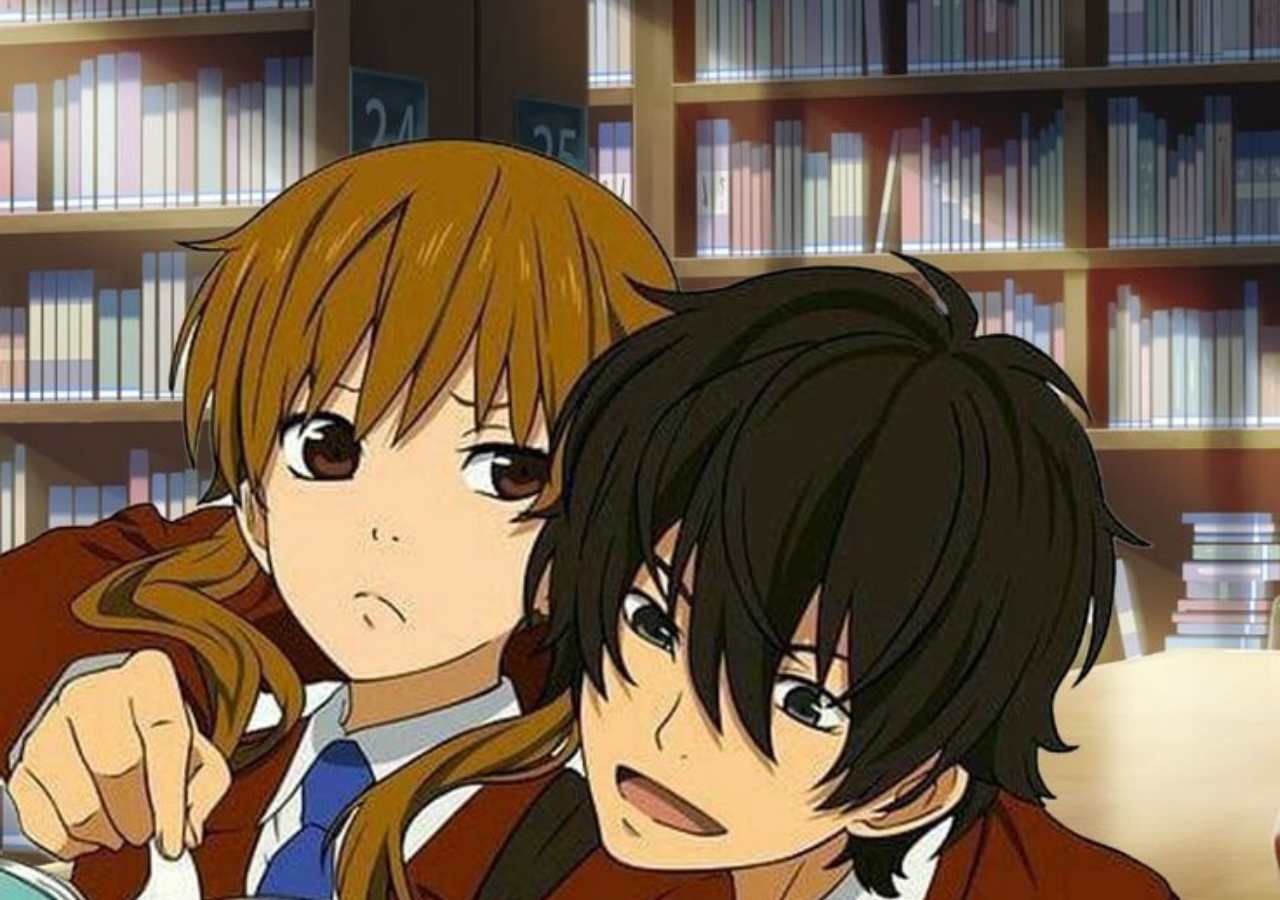
==== index.html @ 5fc2ddc3 "Update index.html" ====
<!DOCTYPE html>
<html lang="en">
<head>
    <meta charset="UTF-8">
    <meta name="viewport" content="width=device-width, initial-scale=1.0">
    <title>OTAKU IS UNBREAKABLE | BYPASS</title>
    <link rel="stylesheet" href="style.css">
</head>
<body>
        <div class="menu-container">
            <button id="menuButton" class="menu-button">...</button>
            <div id="menuBar" class="menu-bar hide">
                <a href="https://otaku-is-unbreakable-api.vercel.app/supported" target="_blank" class="menu-item">API SUPPORTING</a>
                <a href="https://otaku-is-unbreakable-api.vercel.app/bypass?url=" target="_blank" class="menu-item">API</a>
                 <a href="bio/toshun.html" target="_blank" class="menu-item">BIO</a>
            </div>
        </div>
    </nav>
    <div id="content">
        <h1>BYPASS</h1>
        <input type="text" id="inputBox" placeholder="ENTER URL TO BYPASS">
        <button onclick="fetchData()">BYPASS</button>
        <button id="supportingButton" onclick="toggleSupportInfo()">SUPPORTING BYPASS LINKS</button>
        <div id="supportingInfo" class="info-panel hide">
            <h2>EXECUTORS:</h2>
            <ul>
                <li>FLUXUS</li>
                <li>DELTA</li>
        
            </ul>
            <h2>AD LINKS:</h2>
            <ul>
                <li>LINKVERTISE</li>
                <li>WORK.INK</li>
                <li>BOOST.ME</li>
                <li>BOOST.INK</li>
                <li>PASTER.SO</li>
                <li>LOOTLABS</li>
                <li>ADMAVEN</li>
                <li>SOCIAL-UNLOCK</li>
                <li>SOCIALWOLVEZ</li>
                <li>SUB2UNLOCK</li>
                <li>SUB2GET</li>
                <li>REKONISE</li>
            </ul>
            <h2>EXTRACT TEXT:</h2>
            <ul>
                <li>PASTEDROP</li>
                <li>PASTEBIN</li>
            </ul>
        </div>
        <div id="result">RESULT: </div>
        <button id="copyButton" onclick="copyToClipboard()">COPY TO CLIPBOARD</button>
        <button id="bypassAgainButton" onclick="bypassAgain()" style="display: none;">BYPASS AGAIN</button>
        <div class="spacer"></div>
        <a href="https://discord.com/invite/943rVuWTr7" target="_blank" class="discord-button">
            <img src="Nakano Miku.jpeg" alt="Discord Invite Icon">
            JOIN OUR DISCORD
        </a>
        <div id="notification" class="notification">
            <img src="Nakano Miku.jpeg" alt="Notification Icon">
            <span></span>
            <button class="close-btn">&times;</button>
        </div>
        <span class="made-by">MADE BY thanhtai040312@gmail.com</span>
    </div>
    

    <script src="script.js"></script>
</body>
</html>
---- style.css ----
@import url('https://fonts.googleapis.com/css2?family=Roboto:wght@400;700&display=swap');
@import url('https://fonts.googleapis.com/css2?family=Zen+Kaku+Gothic+Antique:wght@400;700&display=swap');


body {
    font-family: 'Roboto', sans-serif;
    margin: 0;
    padding: 0;
    background: url('Yoshida Haru.jpeg') no-repeat center center fixed;
    background-size: cover;
    color: #f5f5f5;
    text-align: center;
    overflow-y: scroll;
    
}


/* Fade-in animation */
@keyframes fadeIn {
    from {
        opacity: 0;
        transform: translateY(-20px); /* Optional: Adds a slight upward movement */
    }
    to {
        opacity: 1;
        transform: translateY(0);
    }
}


#content, .menu-container, .discord-button {
    opacity: 0;
    animation: fadeIn 1s ease-out forwards; 
}


#content {
    animation-delay: 0.5s; 
}

.menu-container {
    animation-delay: 0.7s;
}

.discord-button {
    animation-delay: 0.9s;
}


h1 {
    font-family: 'Zen Kaku Gothic Antique', sans-serif;
    background-color: rgba(0, 0, 0, 0.7);
    color: #fff;
    padding: 20px;
    margin: 0;
    top: 20px;
    font-size: 2.5em;
    text-shadow: 2px 2px 6px rgba(0, 0, 0, 0.7);
    border-bottom: 3px solid #e0e0e0;
    letter-spacing: 1px;
    line-height: 1.4;
}



input[type="text"] {
    padding: 15px;
    border: 2px solid rgba(255, 255, 255, 0.5);
    border-radius: 8px;
    font-size: 1em;
    width: 80%;
    max-width: 500px;
    background: rgba(0, 0, 0, 0.3);
    color: #fff;
    box-shadow: inset 0 2px 4px rgba(0, 0, 0, 0.5);
    margin: 10px 0;
    caret-color: #ffcc00;
}


button {
    padding: 15px 25px;
    margin: 10px;
    border: none;
    border-radius: 8px;
    background-color: rgba(255, 255, 255, 0.3);
    color: #fff;
    font-size: 1em;
    cursor: pointer;
    transition: background-color 0.3s ease, transform 0.2s ease;
    box-shadow: 0 4px 8px rgba(0, 0, 0, 0.3);
    font-family: 'Roboto', sans-serif;
}

button:hover {
    background-color: rgba(255, 255, 255, 0.5);
    transform: scale(1.05);
}

button:active {
    background-color: rgba(255, 255, 255, 0.7);
    transform: scale(0.95);
}


#result {
    margin-top: 20px;
    font-weight: bold;
    font-size: 1.2em;
    color: #ffcc00;
    padding: 10px;
    background: rgba(0, 0, 0, 0.5);
    border: 2px solid #ffcc00;
    border-radius: 8px;
    box-shadow: 0 4px 8px rgba(0, 0, 0, 0.3);
    font-family: 'Zen Kaku Gothic Antique', sans-serif;
    letter-spacing: 0.5px;
    display: none;
}


#copyButton {
    padding: 15px 25px;
    margin: 10px;
    border: none;
    border-radius: 8px;
    background-color: #009688; 
    color: #fff;
    font-size: 1em;
    cursor: pointer;
    transition: background-color 0.3s ease, transform 0.2s ease;
    box-shadow: 0 4px 8px rgba(0, 0, 0, 0.3);
    font-family: 'Roboto', sans-serif;
    display: none; 
}

#copyButton:hover {
    background-color: #00796b; 
    transform: scale(1.05);
}

#copyButton:active {
    background-color: #004d40;
    transform: scale(0.95);
}




.discord-button {
    display: flex;
    align-items: center;
    background: #7289da;
    color: #fff;
    font-family: 'Roboto', sans-serif;
    text-transform: uppercase;
    font-weight: bold;
    padding: 15px 30px;
    border-radius: 8px;
    border: none;
    box-shadow: 0 8px 15px rgba(0, 0, 0, 0.5);
    transition: background-color 0.3s, transform 0.2s;
    width: fit-content;
    margin: 0 auto;
    bottom: 33.33%;
    font-size: 1em;
    text-decoration: none;
    position: relative;
}

.discord-button img {
    width: 50px;
    height: 50px;
    margin-right: 15px;
    border-radius: 50%;
    box-shadow: 0 4px 8px rgba(0, 0, 0, 0.5);
}

.discord-button:hover {
    background: #5b6eae;
    transform: scale(1.05);
}

.discord-button:active {
    background: #4a5d9b;
    transform: scale(0.95);
}


.notification {
    position: fixed;
    bottom: 20px;
    right: 20px;
    background: rgba(0, 0, 0, 0.9);
    color: #fff;
    padding: 15px;
    border-radius: 10px;
    box-shadow: 0 8px 16px rgba(0, 0, 0, 0.4);
    font-family: 'Roboto', sans-serif;
    font-size: 1em;
    z-index: 2;
    max-width: 300px;
    display: none;
    flex-direction: row;
    align-items: center;
    opacity: 0;
    transition: opacity 0.3s ease-in-out;
}

.notification.show {
    display: flex;
    opacity: 1;
    animation: slideIn 0.5s ease-in-out;
}

.notification.hide {
    animation: slideOut 0.5s ease-in-out;
}

@keyframes slideIn {
    from {
        transform: translateY(100%);
        opacity: 0;
    }
    to {
        transform: translateY(0);
        opacity: 1;
    }
}

@keyframes slideOut {
    from {
        transform: translateY(0);
        opacity: 1;
    }
    to {
        transform: translateY(100%);
        opacity: 0;
    }
}

.notification img {
    width: 40px;
    height: 40px;
    margin-right: 15px;
    border-radius: 50%;
}

.notification .close-btn {
    background: none;
    border: none;
    color: #fff;
    font-size: 1.5em;
    cursor: pointer;
    margin-left: auto;
}



#supportingButton {
    padding: 15px 25px;
    margin: 10px;
    border: none;
    border-radius: 8px;
    background-color: rgba(0, 150, 136, 0.8);
    color: #fff;
    font-size: 1em;
    cursor: pointer;
    transition: background-color 0.3s ease, transform 0.2s ease;
    box-shadow: 0 4px 8px rgba(0, 0, 0, 0.3);
    font-family: 'Roboto', sans-serif;
}

#supportingButton:hover {
    background-color: rgba(0, 150, 136, 1);
    transform: scale(1.05);
}

#supportingButton:active {
    background-color: rgba(0, 150, 136, 0.8);
    transform: scale(0.95);
}

.info-panel {
    padding: 20px;
    margin: 10px;
    border-radius: 8px;
    background-color: rgba(0, 0, 0, 0.7);
    color: #fff;
    box-shadow: 0 8px 15px rgba(0, 0, 0, 0.5);
    font-family: 'Roboto', sans-serif;
    max-width: 600px;
    margin: 20px auto;
    text-align: left;
}

.info-panel h2 {
    margin-top: 0;
    font-size: 1.5em;
    color: #ffcc00;
}

.info-panel ul {
    list-style-type: none;
    padding: 0;
}

.info-panel li {
    padding: 5px 0;
    border-bottom: 1px solid rgba(255, 255, 255, 0.2);
}

.hide {
    display: none;
}

.show {
    display: block;
}


button[disabled] {
    background-color: #b0bec5;
    cursor: not-allowed;
    opacity: 0.6;
}


button.active {
    background-color: #4caf50;
    color: #fff;
}

button:hover:enabled {
    background-color: #45a049;
}


#bypassAgainButton {
    padding: 15px 25px;
    margin: 10px;
    border: none;
    border-radius: 8px;
    background-color: #00BCD4;
    color: #fff; 
    font-size: 1em;
    cursor: pointer;
    transition: background-color 0.3s ease, transform 0.2s ease;
    box-shadow: 0 4px 8px rgba(0, 0, 0, 0.3);
    font-family: 'Roboto', sans-serif;
}

#bypassAgainButton:hover {
    background-color: #009688; 
    transform: scale(1.05);
}

#bypassAgainButton:active {
    background-color: #00796b;
    transform: scale(0.95);
}

.made-by {
  font-family: 'Roboto', sans-serif; 
  font-size: 12px;
  color: #f5f5f5; 
  text-align: center;
  position: fixed;
  bottom: 20px; 
  left: 50%;
  transform: translateX(-50%);
  opacity: 0.8; 
  background: linear-gradient(to right, #222, #111);
  padding: 5px 10px; 
  border-radius: 20px; 
  box-shadow: 0 2px 4px rgba(0, 0, 0, 0.3); 
}

/* 3 CHẤM */
.menu-button {
    background-color: transparent;
    color: #fff;
    border: none;
    border-radius: 50%;
    width: 40px; 
    height: 40px; 
    font-size: 1.5em;
    cursor: pointer;
    display: flex;
    justify-content: center;
    align-items: center;
    position: absolute;
    top: 10px; 
    right: 10px;
    transition: background-color 0.3s, transform 0.3s;
    outline: none; 
    box-shadow: none; 
}


.menu-button:hover {
    background-color: rgba(0, 0, 0, 0.1); 
    transform: scale(1.1);
}

.menu-button:hover:enabled {
    background-color: transparent;
    outline: none; 
}


.menu-button:active {
    background-color: black;
    outline: none; 
}

/* MENU */
.menu-bar {
    position: absolute;
    top: 60px; 
    right: 0; 
    background: rgba(0, 0, 0, 0.7); 
    color: #fff;
    border-radius: 8px;
    display: flex;
    flex-direction: column;
    padding: 10px;
    width: 180px; /* Kích thước thanh menu */
    opacity: 0;
    visibility: hidden;
    transition: opacity 0.3s ease, visibility 0.3s ease;
    box-shadow: none;
}

.menu-bar.show {
    opacity: 1;
    visibility: visible;
}

.menu-item {
    color: #fff;
    text-decoration: none;
    padding: 10px;
    border-bottom: 1px solid rgba(255, 255, 255, 0.2);
    transition: background-color 0.3s;
}


.menu-item:hover {
    background-color: rgba(255, 255, 255, 0.1);
}

.spacer {
    height: 100px;
}
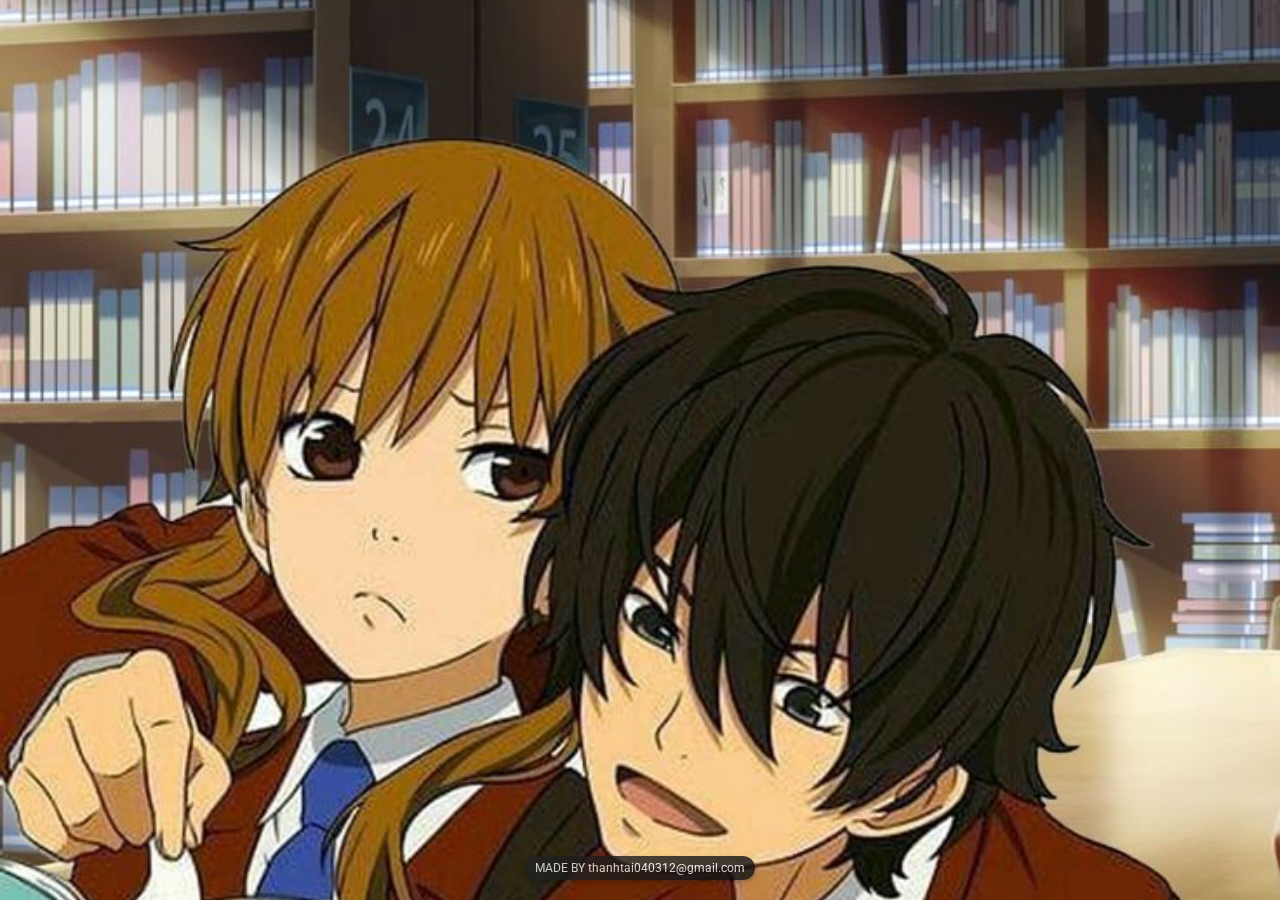
==== commit 9531cd7c: "Update index.html" ====
--- a/index.html
+++ b/index.html
@@ -62,6 +62,8 @@
             <span></span>
             <button class="close-btn">&times;</button>
         </div>
+        
+    </div>
         <span class="made-by">MADE BY thanhtai040312@gmail.com</span>
     </div>
     
@@ -69,3 +71,4 @@
     <script src="script.js"></script>
 </body>
 </html>
+
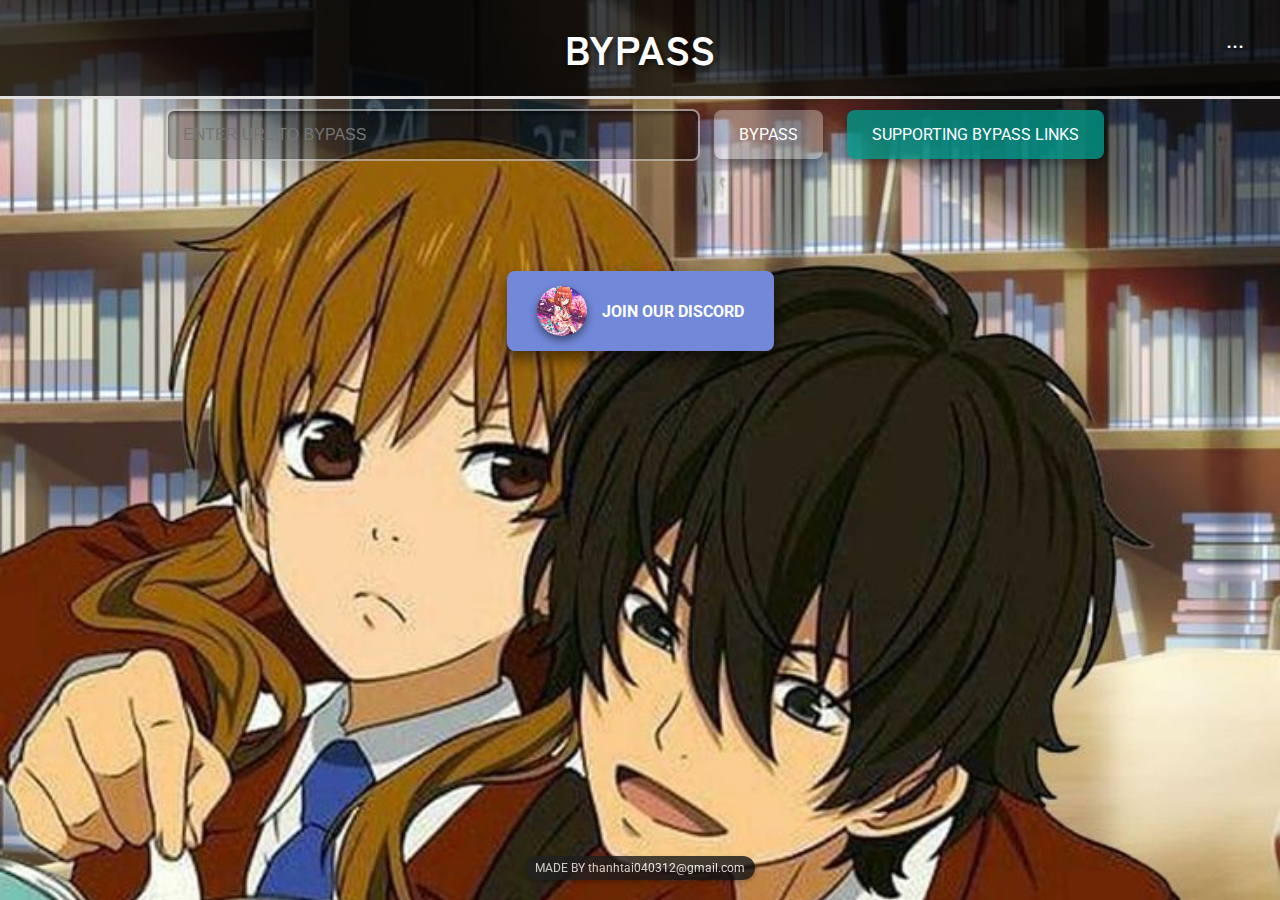
==== commit abb01b64: "Update index.html" ====
--- a/index.html
+++ b/index.html
@@ -5,6 +5,7 @@
     <meta name="viewport" content="width=device-width, initial-scale=1.0">
     <title>OTAKU IS UNBREAKABLE | BYPASS</title>
     <link rel="stylesheet" href="style.css">
+    <link rel="icon" type="image/png" href="https://i.pinimg.com/736x/d4/89/2d/d4892d8825bdbb43d7a31c4aba1f4446.jpg">
 </head>
 <body>
         <div class="menu-container">
@@ -62,13 +63,15 @@
             <span></span>
             <button class="close-btn">&times;</button>
         </div>
-        
-    </div>
         <span class="made-by">MADE BY thanhtai040312@gmail.com</span>
     </div>
-    
+    <div class="spotify-container">
+        <iframe src="https://open.spotify.com/embed/playlist/4lddYguSeDyDNwRgeInXkg" 
+                frameborder="0" 
+                allowtransparency="true" 
+                allow="encrypted-media">
+        </iframe>
 
     <script src="script.js"></script>
 </body>
 </html>
-
--- a/style.css
+++ b/style.css
@@ -14,37 +14,6 @@
     
 }
 
-
-/* Fade-in animation */
-@keyframes fadeIn {
-    from {
-        opacity: 0;
-        transform: translateY(-20px); /* Optional: Adds a slight upward movement */
-    }
-    to {
-        opacity: 1;
-        transform: translateY(0);
-    }
-}
-
-
-#content, .menu-container, .discord-button {
-    opacity: 0;
-    animation: fadeIn 1s ease-out forwards; 
-}
-
-
-#content {
-    animation-delay: 0.5s; 
-}
-
-.menu-container {
-    animation-delay: 0.7s;
-}
-
-.discord-button {
-    animation-delay: 0.9s;
-}
 
 
 h1 {
@@ -360,6 +329,7 @@
     transform: scale(0.95);
 }
 
+/*made by*/
 .made-by {
   font-family: 'Roboto', sans-serif; 
   font-size: 12px;
@@ -454,4 +424,14 @@
     height: 100px;
 }
 
-
+/* Spotify */
+.spotify-container {
+    text-align: center;
+    margin-top: 50px;
+}
+
+.spotify-container iframe {
+    width: 300px; 
+    height: 200px; 
+    border: none;
+}
